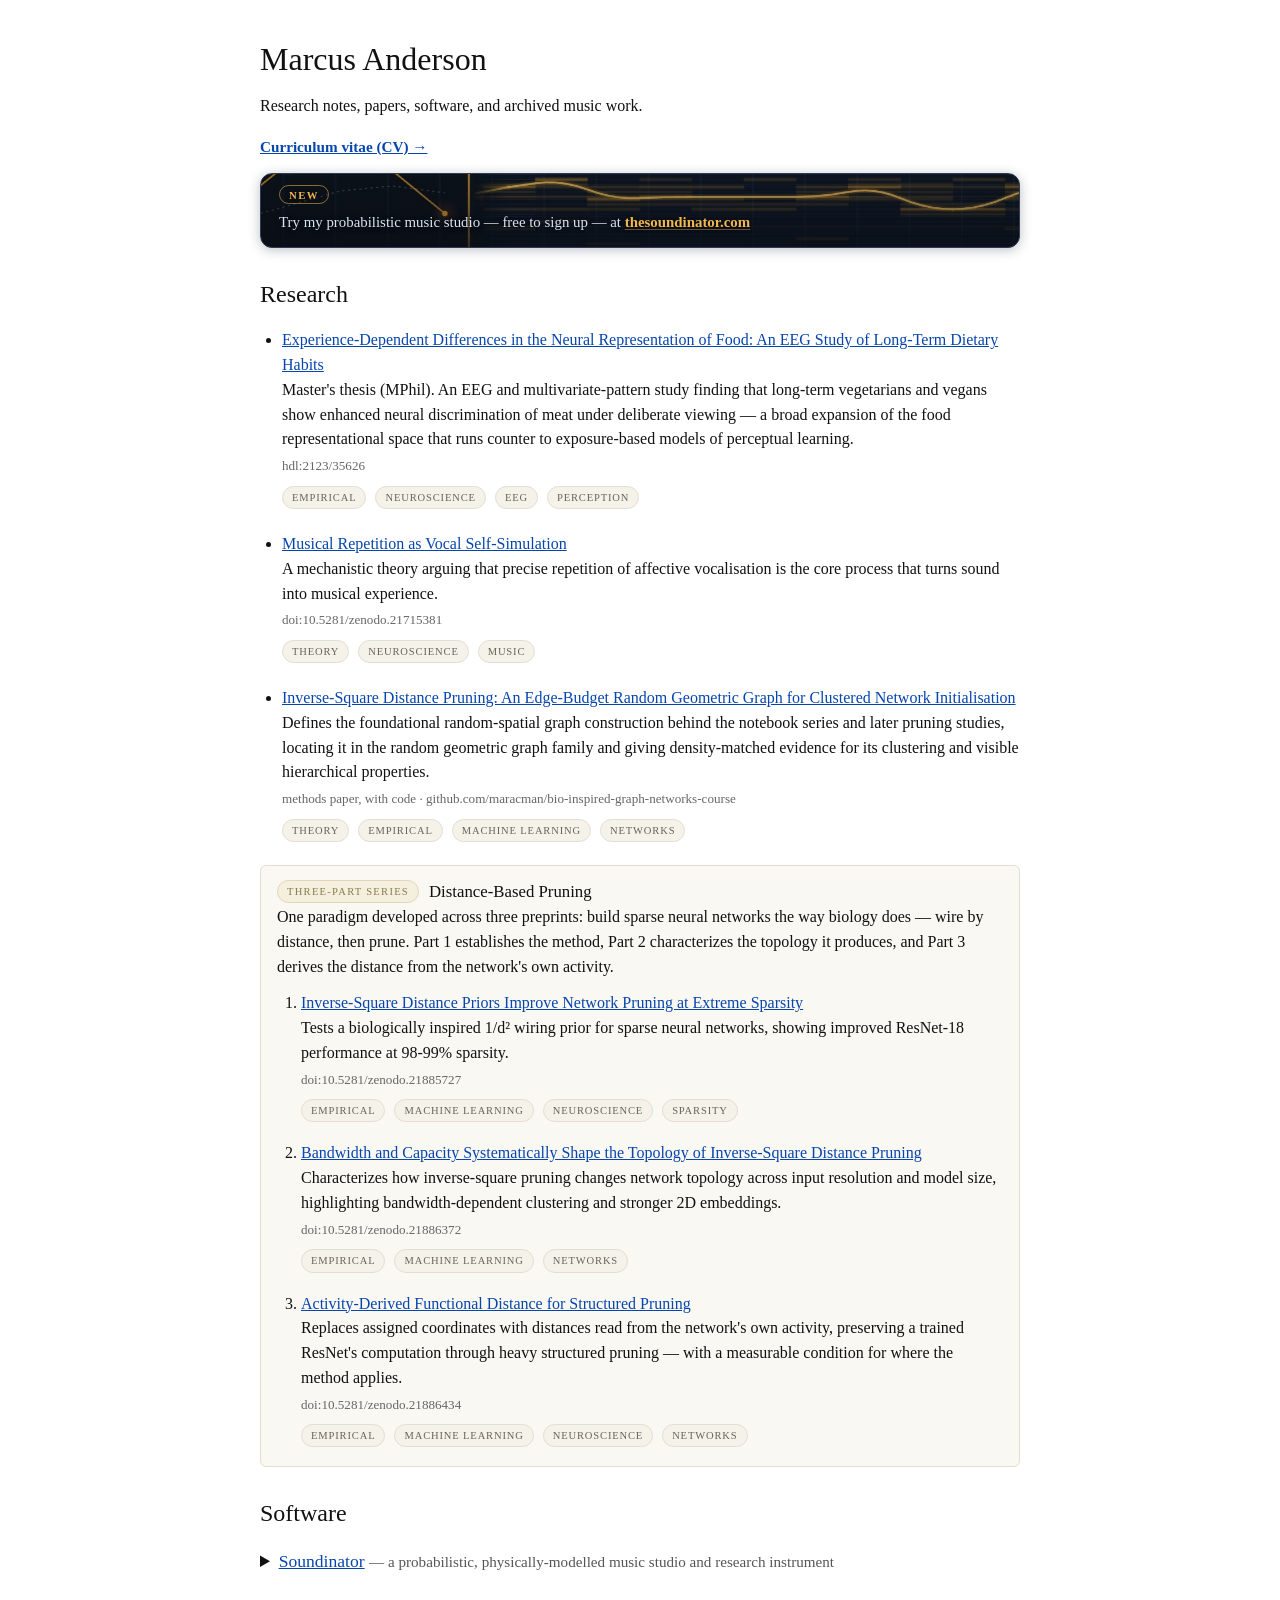
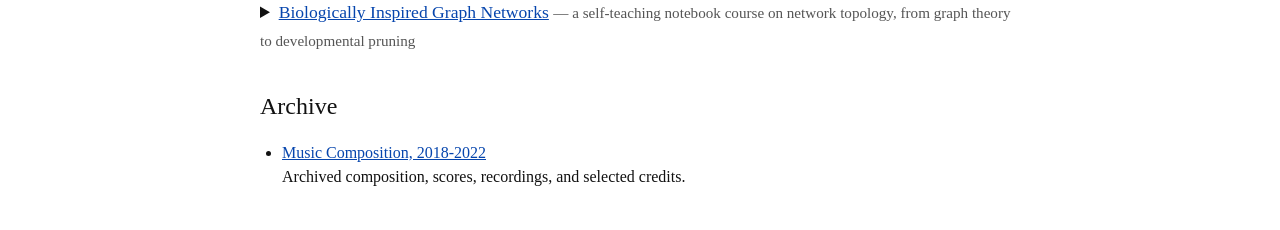
==== index.html @ 2275cee9 "Soundinator: new interface screenshots and copy, open sign-up (no invite code)" ====
<!doctype html>
<html lang="en">
  <head>
    <meta charset="utf-8">
    <meta name="viewport" content="width=device-width, initial-scale=1">
    <title>Marcus Anderson</title>
    <meta name="description" content="Research, software, and archived music work by Marcus Anderson.">
    <link rel="stylesheet" href="styles.css">
  </head>
  <body>
    <main>
      <h1>Marcus Anderson</h1>
      <p>Research notes, papers, software, and archived music work.</p>

      <p class="top-links">
        <a href="https://drive.google.com/file/d/1dIXyZzj-7lbuNCFXrLwjTVRnSzzS436r/view?usp=sharing">Curriculum vitae (CV)&nbsp;→</a>
      </p>

      <p class="site-badge">
        <span class="badge-top">
          <span class="badge-tag">New</span>
        </span>
        <span class="badge-text">Try my probabilistic music studio — free to sign up — at
          <a href="https://thesoundinator.com">thesoundinator.com</a></span>
      </p>

      <h2>Research</h2>
      <ul>
        <li>
          <a href="https://hdl.handle.net/2123/35626">
            Experience-Dependent Differences in the Neural Representation of Food: An EEG Study of Long-Term Dietary Habits
          </a>
          <br>
          Master's thesis (MPhil). An EEG and multivariate-pattern study finding that long-term vegetarians and vegans show enhanced neural discrimination of meat under deliberate viewing — a broad expansion of the food representational space that runs counter to exposure-based models of perceptual learning.
          <span class="series-doi">hdl:2123/35626</span>
          <span class="tags">
            <span class="tag">Empirical</span>
            <span class="tag">Neuroscience</span>
            <span class="tag">EEG</span>
            <span class="tag">Perception</span>
          </span>
        </li>
        <li>
          <a href="https://doi.org/10.5281/zenodo.21715381">
            Musical Repetition as Vocal Self-Simulation
          </a>
          <br>
          A mechanistic theory arguing that precise repetition of affective vocalisation is the core process that turns sound into musical experience.
          <span class="series-doi">doi:10.5281/zenodo.21715381</span>
          <span class="tags">
            <span class="tag">Theory</span>
            <span class="tag">Neuroscience</span>
            <span class="tag">Music</span>
          </span>
        </li>
        <li>
          <a href="https://github.com/maracman/bio-inspired-graph-networks-course/blob/main/paper/inverse_square_pruning_methods.pdf">
            Inverse-Square Distance Pruning: An Edge-Budget Random Geometric Graph for Clustered Network Initialisation
          </a>
          <br>
          Defines the foundational random-spatial graph construction behind the notebook series and later pruning studies, locating it in the random geometric graph family and giving density-matched evidence for its clustering and visible hierarchical properties.
          <span class="series-doi">methods paper, with code · github.com/maracman/bio-inspired-graph-networks-course</span>
          <span class="tags">
            <span class="tag">Theory</span>
            <span class="tag">Empirical</span>
            <span class="tag">Machine learning</span>
            <span class="tag">Networks</span>
          </span>
        </li>
        <li class="series">
          <span class="series-kicker">Three-part series</span>
          <span class="series-name">Distance-Based Pruning</span>
          <br>
          One paradigm developed across three preprints: build sparse neural
          networks the way biology does — wire by distance, then prune. Part 1
          establishes the method, Part 2 characterizes the topology it
          produces, and Part 3 derives the distance from the network's own
          activity.
          <ol class="series-list">
            <li>
              <a href="https://doi.org/10.5281/zenodo.21885727">
                Inverse-Square Distance Priors Improve Network Pruning at Extreme Sparsity
              </a>
              <br>
              Tests a biologically inspired 1/d² wiring prior for sparse neural networks, showing improved ResNet-18 performance at 98-99% sparsity.
              <span class="series-doi">doi:10.5281/zenodo.21885727</span>
              <span class="tags">
                <span class="tag">Empirical</span>
                <span class="tag">Machine learning</span>
                <span class="tag">Neuroscience</span>
                <span class="tag">Sparsity</span>
              </span>
            </li>
            <li>
              <a href="https://doi.org/10.5281/zenodo.21886372">
                Bandwidth and Capacity Systematically Shape the Topology of Inverse-Square Distance Pruning
              </a>
              <br>
              Characterizes how inverse-square pruning changes network topology across input resolution and model size, highlighting bandwidth-dependent clustering and stronger 2D embeddings.
              <span class="series-doi">doi:10.5281/zenodo.21886372</span>
              <span class="tags">
                <span class="tag">Empirical</span>
                <span class="tag">Machine learning</span>
                <span class="tag">Networks</span>
              </span>
            </li>
            <li>
              <a href="https://doi.org/10.5281/zenodo.21886434">
                Activity-Derived Functional Distance for Structured Pruning
              </a>
              <br>
              Replaces assigned coordinates with distances read from the network's own activity, preserving a trained ResNet's computation through heavy structured pruning — with a measurable condition for where the method applies.
              <span class="series-doi">doi:10.5281/zenodo.21886434</span>
              <span class="tags">
                <span class="tag">Empirical</span>
                <span class="tag">Machine learning</span>
                <span class="tag">Neuroscience</span>
                <span class="tag">Networks</span>
              </span>
            </li>
          </ol>
        </li>
      </ul>

      <h2>Software</h2>
      <details class="project">
        <summary class="project-title">
          <a href="https://github.com/maracman/soundinator">Soundinator</a>
          <span class="project-sub">— a probabilistic, physically-modelled music studio and research instrument</span>
        </summary>
        <p>
          A full browser-based music studio, designed and built end-to-end. It
          generates music from weighted probability distributions across several
          musical timescales, renders it through a physical-modelling synthesis
          engine, and arranges it on a multitrack producer timeline — while
          doubling as a reproducible instrument for researching why music sounds
          good.
        </p>

        <p class="invite-callout">
          <strong>Soundinator is live at
          <a href="https://thesoundinator.com">thesoundinator.com</a></strong> —
          open sign-up, no invite code needed. The home page plays its patches
          straight away; open the studio to shape them. Found a problem? There's
          a &ldquo;Report a problem&rdquo; button in the account menu — every
          report helps.
        </p>

        <img class="shot shot-hero" src="assets/software/soundinator-pace.webp"
             alt="Soundinator's Play page: a loaded patch, Rast Morning, drawn as a ring of notes beside six broad controls — Pace, Leaps, Pitch, Groove, Surprise and Space.">

        <ul class="feature-list">
          <li>
            <strong>Play, then compose</strong> — load a patch and shape it with
            six broad controls (Pace, Leaps, Pitch, Groove, Surprise, Space), or
            open any part of it as an instrument face: Melody, Duration,
            Phrasing, Dynamics, Harmony, Sequence and Percussion.
          </li>
          <li>
            <strong>Generative core</strong> — melody, rhythm, register,
            articulation and surprise are all driven by editable probability
            distributions, with motif memory that repeats, drifts and mutates into
            a growing repertoire.
          </li>
          <li>
            <strong>Physical-modelling synthesis</strong> — every note is built
            from an excitor → resonator → body → effects → space chain: additive
            and formant voices, inharmonicity, material damping, vibrato and
            per-note envelopes rather than samples.
          </li>
          <li>
            <strong>Per-layer effects rack</strong> — eleven skeuomorphic,
            plugin-style effects across EQ, drive, modulation, delay and character,
            each with its own DSP, presets and expand-to-overlay face.
          </li>
          <li>
            <strong>Binaural spatialisation</strong> — position each source around
            the listener with a head / room / air model fitted from measured KEMAR
            HRTFs, with per-track motion through time.
          </li>
          <li>
            <strong>Scale &amp; Root</strong> — a tuning wheel that leads: set each
            note's role, drag to retune, turn the ring to move home. Historical
            temperaments and 19/24/31/53-EDO, plus a library of 78 world scales
            browsable as a list, a world map or a timeline.
          </li>
          <li>
            <strong>Producer / DAW</strong> — arrange instruments on a multitrack
            timeline with seed-reproducible takes, a bake-to-piano-roll note editor,
            a channel-strip mixer, and offline WAV mixdown.
          </li>
          <li>
            <strong>Community library</strong> — open sharing of
            instruments, sequences and behaviours with ratings and profiles,
            plus an auditioner that layers shared patches into a live jam.
          </li>
          <li>
            <strong>Research-ready</strong> — every play, rating and edit is
            reproducible from a seed and can be logged (opt-in only) with
            expectation / surprise metrics, so appeal can be modelled directly
            against the mechanisms that generated the music.
          </li>
        </ul>

        <figure class="shot-full">
          <img class="shot" src="assets/software/soundinator-melody.webp"
               alt="Soundinator's Melody face: a register strip, recent notes on a roll, and up / repeat / down probabilities for the next note.">
          <figcaption>
            The Melody face — what was just played, what comes next, and the odds of stepping up, down or repeating, all on one instrument face.
          </figcaption>
        </figure>

        <figure class="shot-full">
          <img class="shot" src="assets/software/soundinator-harmony.webp"
               alt="Soundinator's Harmony face: a four-chord loop with arrival and home chords, and sliders for chord count, fullness, progression focus and root motion.">
          <figcaption>
            Harmony — a chord progression plan with adherence; chords are scored from the instrument's own overtones, so the same loop fits differently on different instruments.
          </figcaption>
        </figure>

        <figure class="shot-full">
          <img class="shot" src="assets/software/soundinator-drums.webp"
               alt="Soundinator's two-circle sequencer: a 16-beat sequence ring beside an 8-beat percussion loop.">
          <figcaption>
            Sequence and Percussion — a two-circle pattern sequencer: the phrase on one ring, the drum loop on the other.
          </figcaption>
        </figure>

        <figure class="shot-full">
          <img class="shot" src="assets/software/soundinator-scales.webp"
               alt="Soundinator's Scale and Root page: a tuning wheel with home set to C4, beside a factory scale library.">
          <figcaption>
            Scale &amp; Root — the tuning wheel beside a scale library of world scales and historical tunings, each with where and when it comes from.
          </figcaption>
        </figure>

        <figure class="shot-full">
          <img class="shot" src="assets/software/soundinator-sound.webp"
               alt="Soundinator's sound designer: excitor, resonator, body, effects and space stages above the excitor controls and a partial field.">
          <figcaption>
            The sound designer — every note is built from an excitor → resonator → body → effects → space chain; here the excitor drives a field of individual partials.
          </figcaption>
        </figure>

        <figure class="shot-full">
          <img class="shot" src="assets/software/soundinator-space.webp"
               alt="Soundinator's space view: a polar map around the listener with a source placed at 3.2 metres and minus 15 degrees.">
          <figcaption>
            Space — each part stands at a distance and angle in one shared binaural room, with time of flight and level at the ears shown beneath.
          </figcaption>
        </figure>

        <figure class="shot-full">
          <img class="shot" src="assets/software/soundinator-arrange.webp"
               alt="Soundinator's producer: a preset library beside a multitrack timeline with harmonic guide, chord guide and global space lanes.">
          <figcaption>
            The producer — arrange seed-reproducible takes on a multitrack timeline, with a global scale and global space that evolve through the piece.
          </figcaption>
        </figure>

        <p class="project-meta">
          Vanilla JavaScript + Web Audio in the browser, backed by a Python
          (NumPy / SciPy) engine for reproducible offline rendering. ·
          <a href="https://github.com/maracman/soundinator">Source and full write-up on GitHub →</a>
        </p>
      </details>

      <details class="project">
        <summary class="project-title">
          <a href="https://github.com/maracman/bio-inspired-graph-networks-course">Biologically Inspired Graph Networks</a>
          <span class="project-sub">— a self-teaching notebook course on network topology, from graph theory to developmental pruning</span>
        </summary>
        <p>
          An eight-notebook course that starts from graph-theory basics and
          builds towards the pruning-based network construction behind my
          sparse-network papers. It's written as a way into thinking about
          neural networks the way biology does: not wired from scratch, but
          grown dense and then pruned back. Every notebook motivates its maths
          with the brain — neurons as nodes, synapses as weighted edges — and
          ends in runnable code you can re-generate, change, and measure.
        </p>

        <img class="shot shot-hero" src="assets/software/graph-methods-compared.png"
             alt="Four network-generation methods drawn side by side — Erdős-Rényi, Watts-Strogatz, Barabási-Albert, and a spatial inverse-square model — each labelled with its clustering coefficient.">

        <p>
          The through-line is one question: what makes a network look like a
          brain? The course answers it by measuring candidate networks against
          biological criteria, then showing that pruning a dense weighted graph
          reproduces those criteria more faithfully than the standard random
          models.
        </p>

        <ul class="feature-list">
          <li>
            <strong>Starts from the vocabulary</strong> — directed, weighted
            and simple graphs; degree, paths, cycles and connectivity — each
            introduced through its neural counterpart.
          </li>
          <li>
            <strong>Measures what matters</strong> — clustering coefficient,
            average path length and the small-world coefficient: the metrics
            used to decide whether a generated network is biologically
            plausible.
          </li>
          <li>
            <strong>Surveys the classic generators</strong> — Erdős-Rényi,
            Watts-Strogatz, Barabási-Albert and spatial / inverse-square
            models — and shows where each falls short of real cortical
            structure.
          </li>
          <li>
            <strong>Builds networks by pruning</strong> — deterministic,
            probabilistic and distance-weighted pruning, then multiple
            developmental cycles of weight decay, Pareto-principle
            reinforcement and elimination.
          </li>
          <li>
            <strong>Ends with functional analysis</strong> — spectral
            clustering, Louvain community detection and weighted modularity
            to read out the modular structure that pruning leaves behind.
          </li>
        </ul>

        <figure class="shot-full">
          <img class="shot" src="assets/software/graph-types.png"
               alt="Three small labelled graphs — undirected, directed, and weighted — side by side.">
          <figcaption>
            The vocabulary the course starts from — undirected, directed and
            weighted graphs — introduced through their neural counterparts:
            synapses that point one way, and connections that vary in strength.
          </figcaption>
        </figure>

        <figure class="shot-full">
          <img class="shot" src="assets/software/graph-clustering.png"
               alt="The same four-node graph shown four times, each highlighting one node and its clustering coefficient, from 1.00 down to 0.00.">
          <figcaption>
            Clustering coefficient, one node at a time — the fraction of a
            node's neighbours that are also connected to each other. It's the
            first quantitative handle on whether a network has brain-like local
            structure.
          </figcaption>
        </figure>

        <figure class="shot-full">
          <img class="shot" src="assets/software/graph-pruning-before-after.png"
               alt="Left: a dense hairball of 1,770 edges. Right: the same nodes reduced to a sparse, clearly structured 177-edge network after keeping only the strongest connections.">
          <figcaption>
            The pruning philosophy in one picture — a dense 1,770-edge graph
            reduced to 177 edges by keeping only the strongest connections. The
            brain builds sparse networks the same way: start dense, then prune.
            This is the process the papers build on.
          </figcaption>
        </figure>

        <p class="project-meta">
          Python notebooks (NetworkX / NumPy / Matplotlib / scikit-learn),
          runnable in Jupyter or Colab. ·
          <a href="https://github.com/maracman/bio-inspired-graph-networks-course">Notebooks and full course on GitHub →</a>
        </p>
      </details>

      <h2>Archive</h2>
      <ul>
        <li>
          <a href="composer-archived/">Music Composition, 2018-2022</a>
          <br>
          Archived composition, scores, recordings, and selected credits.
        </li>
      </ul>
    </main>
  </body>
</html>
---- styles.css ----
body {
  max-width: 760px;
  margin: 40px auto;
  padding: 0 20px;
  color: #111;
  font: 16px/1.55 Georgia, "Times New Roman", serif;
}

h1,
h2 {
  font-weight: normal;
  line-height: 1.2;
}

h1 {
  margin-bottom: 8px;
}

.top-links {
  margin: 10px 0 2px;
  font-size: 0.95em;
}

.top-links a {
  font-weight: 700;
}

h2 {
  margin-top: 32px;
}

ul {
  padding-left: 22px;
}

li {
  margin: 0 0 18px;
}

a {
  color: #0645ad;
}

.tags {
  display: block;
  margin-top: 7px;
}

.tag {
  display: inline-block;
  font-size: 0.66em;
  letter-spacing: 0.08em;
  text-transform: uppercase;
  color: #6a6357;
  background: #f5f2ea;
  border: 1px solid #e3ded1;
  border-radius: 999px;
  padding: 3px 9px 2px;
  margin: 0 5px 5px 0;
  white-space: nowrap;
}

/* Grouped paper series card in the Research list */
.series {
  list-style: none;
  margin: 0 0 18px -22px;
  padding: 13px 16px 10px;
  border: 1px solid #e3ded1;
  border-radius: 6px;
  background: #faf8f2;
}

.series-kicker {
  display: inline-block;
  font-size: 0.66em;
  letter-spacing: 0.12em;
  text-transform: uppercase;
  color: #8a7a4f;
  background: #f5efdd;
  border: 1px solid #e0d6ba;
  border-radius: 999px;
  padding: 3px 9px 2px;
  margin-right: 6px;
  vertical-align: 2px;
  white-space: nowrap;
}

.series-name {
  font-size: 1.05em;
}

.series-list {
  margin: 12px 0 0;
  padding-left: 24px;
}

.series-list li {
  margin: 0 0 14px;
}

.series-list li:last-child {
  margin-bottom: 4px;
}

.series-doi {
  display: block;
  margin-top: 4px;
  font-size: 0.82em;
  color: #666;
}

.project {
  margin: 0 0 18px;
}

.project-title {
  margin: 0 0 6px;
  font-size: 1.1em;
}

details.project > summary {
  cursor: pointer;
}

details.project > summary:hover {
  color: #0645ad;
}

details.project[open] > summary {
  margin-bottom: 10px;
}

.project-sub {
  color: #555;
  font-size: 0.86em;
}

.project p {
  margin: 0 0 12px;
}

.shot {
  display: block;
  width: 100%;
  border: 1px solid #e3ded1;
  border-radius: 6px;
  box-shadow: 0 1px 4px rgba(0, 0, 0, 0.08);
}

.shot-narrow {
  width: auto;
  max-width: min(560px, 100%);
}

.shot-portrait {
  width: auto;
  max-width: min(400px, 100%);
}

.shot-hero {
  margin: 16px 0 6px;
}

.feature-list {
  padding-left: 20px;
  margin: 14px 0 6px;
}

.feature-list li {
  margin: 0 0 9px;
}

.shot-full {
  margin: 18px 0 4px;
}

.project figcaption {
  margin-top: 9px;
  font-size: 0.82em;
  font-style: italic;
  color: #666;
}

.project-meta {
  margin: 14px 0 0;
  font-size: 0.9em;
  color: #555;
}

/* Site-wide badge pointing at the live Soundinator studio, with a cropped
   slice of the studio's generative view behind the dark-and-amber text */
.site-badge {
  position: relative;
  display: flex;
  flex-direction: column;
  gap: 7px;
  margin: 14px 0 0;
  padding: 11px 18px 12px;
  border: 1px solid #2e3c55;
  border-radius: 12px;
  background-image: linear-gradient(
      to top,
      rgba(9, 13, 22, 0.72) 0%,
      rgba(9, 13, 22, 0.36) 55%,
      rgba(9, 13, 22, 0.18) 100%
    ),
    url("assets/software/soundinator-lanes.jpg");
  background-size: 140% auto;
  background-position: 92% 24%;
  background-repeat: no-repeat;
  color: #dbe4f2;
  font-size: 0.93em;
  text-shadow: 0 1px 5px rgba(5, 8, 15, 0.85);
  box-shadow: 0 2px 12px rgba(16, 24, 42, 0.28);
}

.badge-top {
  display: flex;
  flex-wrap: wrap;
  align-items: center;
  justify-content: space-between;
  gap: 4px 14px;
}

.site-badge a {
  color: #f2b64e;
  font-weight: 700;
  text-decoration-color: rgba(242, 182, 78, 0.45);
  text-underline-offset: 2px;
}

.badge-tag {
  font: 700 0.72em/1 Georgia, serif;
  letter-spacing: 0.14em;
  text-transform: uppercase;
  color: #f2b64e;
  border: 1px solid rgba(242, 182, 78, 0.55);
  border-radius: 999px;
  padding: 4px 9px 3px;
  white-space: nowrap;
  align-self: center;
}

.badge-text {
  flex: 0 1 auto;
}



/* Early-access invite callout for Soundinator */
.invite-callout {
  padding: 12px 14px;
  border: 1px solid #e3ded1;
  border-left: 3px solid #b8860b;
  border-radius: 6px;
  background: #faf6ec;
}
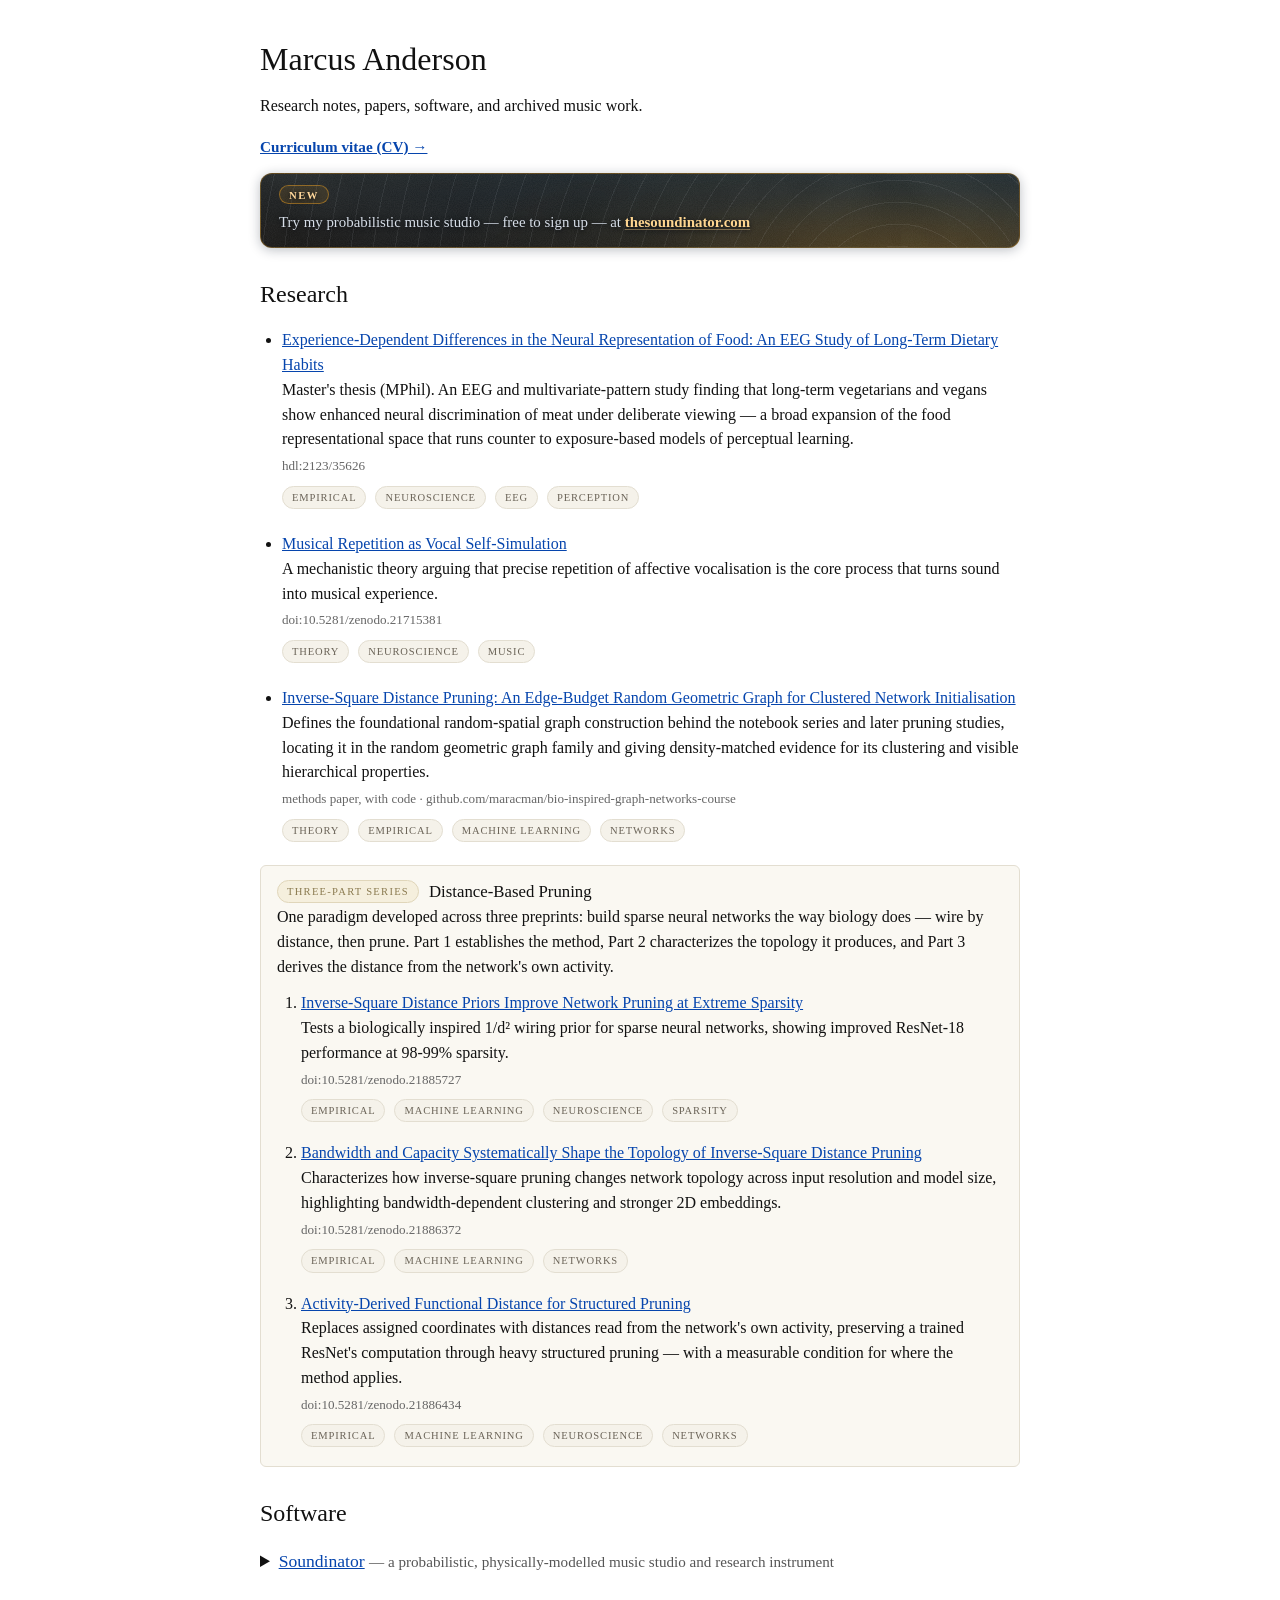
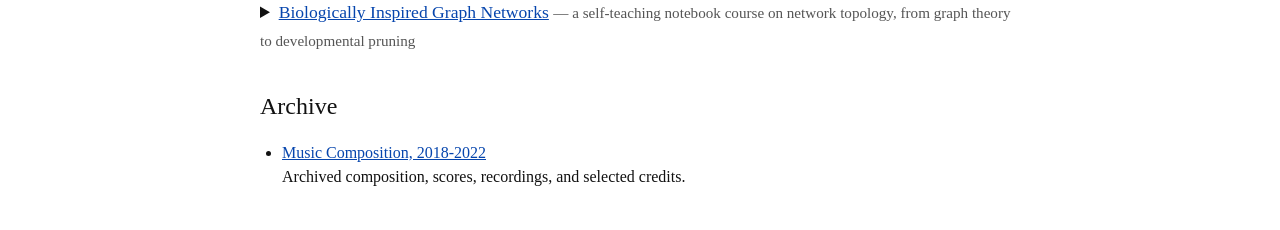
==== commit e3067f63: "Host the CV on the site instead of linking to Google Drive The CV now lives at /cv.pdf and updates w" ====
--- a/index.html
+++ b/index.html
@@ -13,7 +13,7 @@
       <p>Research notes, papers, software, and archived music work.</p>
 
       <p class="top-links">
-        <a href="https://drive.google.com/file/d/1dIXyZzj-7lbuNCFXrLwjTVRnSzzS436r/view?usp=sharing">Curriculum vitae (CV)&nbsp;→</a>
+        <a href="/cv.pdf">Curriculum vitae (CV)&nbsp;→</a>
       </p>
 
       <p class="site-badge">
--- a/styles.css
+++ b/styles.css
@@ -187,8 +187,11 @@
   color: #555;
 }
 
-/* Site-wide badge pointing at the live Soundinator studio, with a cropped
-   slice of the studio's generative view behind the dark-and-amber text */
+/* Site-wide badge pointing at the live Soundinator studio. The backing is
+   built from the studio's own palette rather than a screenshot of it: its
+   near-black ground, the amber-to-sky wash it puts behind panels, the ring
+   motif from its play view, and the same two-layer fractal grain. It stays
+   sharp at any screen density and cannot fall out of date with the interface. */
 .site-badge {
   position: relative;
   display: flex;
@@ -196,19 +199,26 @@
   gap: 7px;
   margin: 14px 0 0;
   padding: 11px 18px 12px;
-  border: 1px solid #2e3c55;
+  border: 1px solid rgba(245, 166, 35, 0.3);
   border-radius: 12px;
-  background-image: linear-gradient(
-      to top,
-      rgba(9, 13, 22, 0.72) 0%,
-      rgba(9, 13, 22, 0.36) 55%,
-      rgba(9, 13, 22, 0.18) 100%
+  background-color: #050810;
+  background-image:
+    url("data:image/svg+xml;utf8,<svg xmlns='http://www.w3.org/2000/svg' width='220' height='220'><filter id='g'><feTurbulence type='fractalNoise' baseFrequency='.95' numOctaves='2' stitchTiles='stitch'/><feColorMatrix values='0 0 0 0 1 0 0 0 0 1 0 0 0 0 1 0 0 0 .07 0'/></filter><rect width='220' height='220' filter='url(%23g)'/></svg>"),
+    url("data:image/svg+xml;utf8,<svg xmlns='http://www.w3.org/2000/svg' width='640' height='640'><filter id='m'><feTurbulence type='fractalNoise' baseFrequency='.012' numOctaves='3' seed='7' stitchTiles='stitch'/><feColorMatrix values='0 0 0 0 1 0 0 0 0 1 0 0 0 0 1 0 0 0 .05 0'/></filter><rect width='640' height='640' filter='url(%23m)'/></svg>"),
+    repeating-radial-gradient(
+      circle at 84% 190%,
+      rgba(226, 232, 240, 0.07) 0 1px,
+      rgba(226, 232, 240, 0) 1px 22px
     ),
-    url("assets/software/soundinator-lanes.jpg");
-  background-size: 140% auto;
-  background-position: 92% 24%;
-  background-repeat: no-repeat;
-  color: #dbe4f2;
+    radial-gradient(
+      90% 240% at 86% 120%,
+      rgba(245, 166, 35, 0.3) 0%,
+      rgba(245, 166, 35, 0.07) 42%,
+      rgba(5, 8, 16, 0) 72%
+    ),
+    linear-gradient(90deg, rgba(245, 166, 35, 0.05), rgba(56, 189, 248, 0.05)),
+    linear-gradient(rgba(17, 25, 34, 0.98), rgba(6, 10, 15, 0.99));
+  color: #d7dee8;
   font-size: 0.93em;
   text-shadow: 0 1px 5px rgba(5, 8, 15, 0.85);
   box-shadow: 0 2px 12px rgba(16, 24, 42, 0.28);
@@ -223,9 +233,9 @@
 }
 
 .site-badge a {
-  color: #f2b64e;
+  color: #ffd690;
   font-weight: 700;
-  text-decoration-color: rgba(242, 182, 78, 0.45);
+  text-decoration-color: rgba(255, 214, 144, 0.45);
   text-underline-offset: 2px;
 }
 
@@ -233,8 +243,9 @@
   font: 700 0.72em/1 Georgia, serif;
   letter-spacing: 0.14em;
   text-transform: uppercase;
-  color: #f2b64e;
-  border: 1px solid rgba(242, 182, 78, 0.55);
+  color: #ffd79a;
+  background: rgba(245, 166, 35, 0.1);
+  border: 1px solid rgba(245, 166, 35, 0.45);
   border-radius: 999px;
   padding: 4px 9px 3px;
   white-space: nowrap;
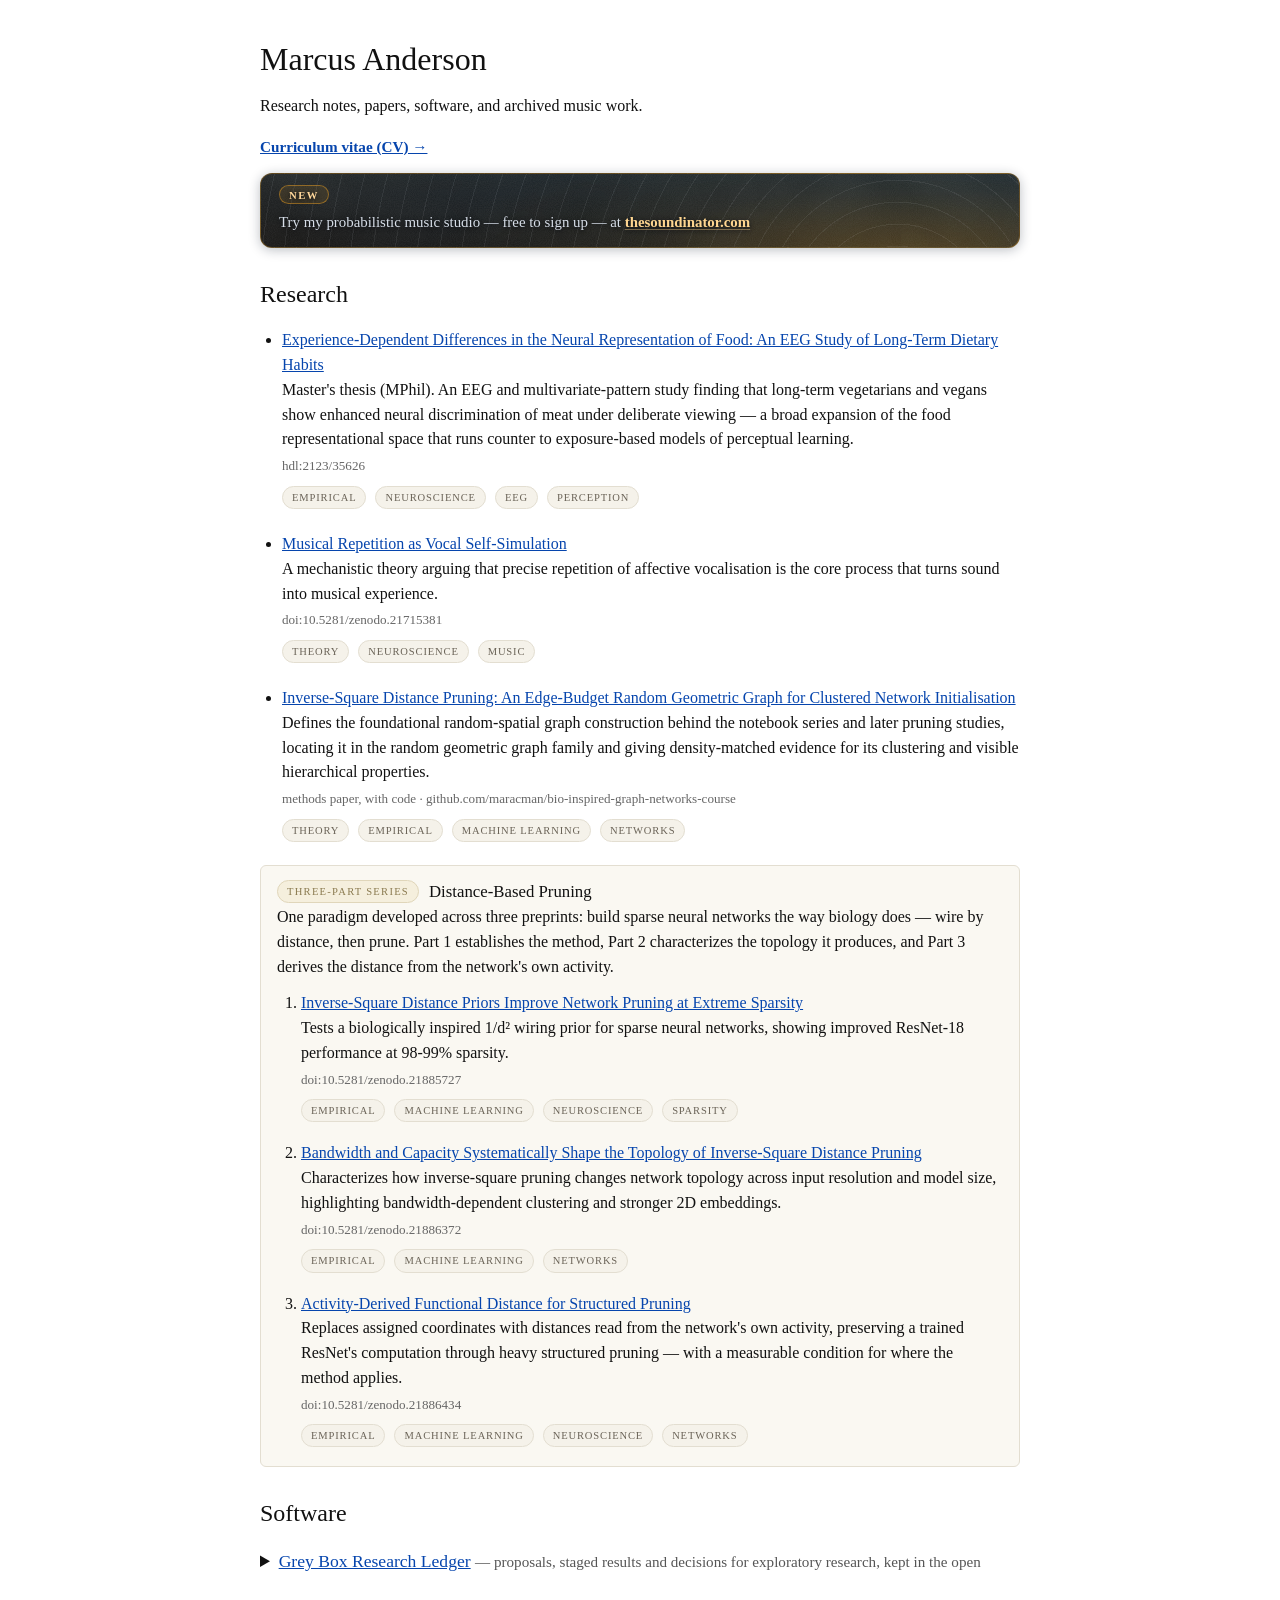
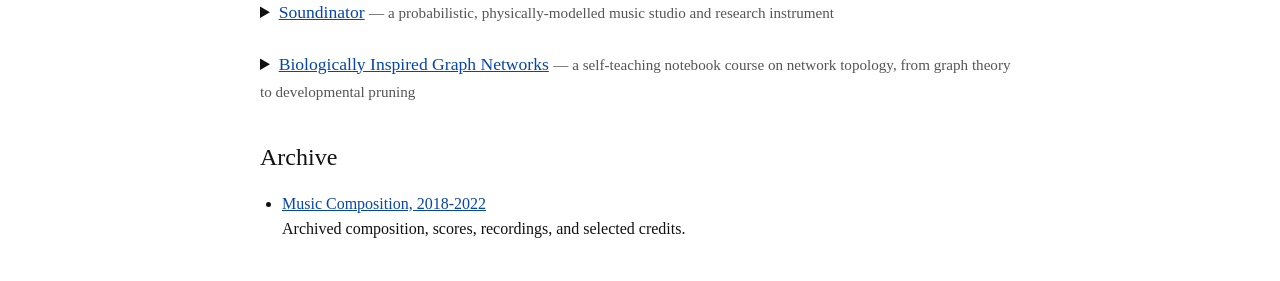
==== commit fd0e4e34: "Add Grey Box Research Ledger to Software" ====
--- a/index.html
+++ b/index.html
@@ -125,6 +125,63 @@
       <h2>Software</h2>
       <details class="project">
         <summary class="project-title">
+          <a href="https://greyboxresearch.org">Grey Box Research Ledger</a>
+          <span class="project-sub">— proposals, staged results and decisions for exploratory research, kept in the open</span>
+        </summary>
+        <p>
+          A shared ledger for research that's planned before it runs. Each
+          project states its hypothesis and how it will be tested, then posts
+          its results stage by stage, including the ones that don't support
+          the hypothesis. Colleagues review proposals before work starts and
+          comment on every stage.
+        </p>
+
+        <p class="invite-callout">
+          <strong>The ledger is live at
+          <a href="https://greyboxresearch.org">greyboxresearch.org</a></strong>,
+          where my own projects are kept.
+        </p>
+
+        <img class="shot shot-hero" src="assets/software/greybox-projects.jpg"
+             alt="The Grey Box Research Ledger's Projects page: tabs for In progress, Under review, Ideas and Concluded, with each project's stage record and latest finding.">
+
+        <ul class="feature-list">
+          <li>
+            <strong>From idea to result in place</strong> — an idea moves to
+            review, then to work underway, without being re-entered. Projects
+            sit under In progress, Under review, Ideas and Concluded.
+          </li>
+          <li>
+            <strong>Stage-by-stage results</strong> — each stage is marked as
+            supporting, mixed or not supporting the hypothesis, with its
+            figures and code alongside.
+          </li>
+          <li>
+            <strong>Review and collaboration</strong> — approve or raise
+            concerns on proposals, say you're interested in an idea, ask to
+            join a project, or be invited by its lead. The server enforces who
+            can edit what.
+          </li>
+          <li>
+            <strong>Funding</strong> — grant applications listed by project,
+            with what was asked for and what was awarded.
+          </li>
+          <li>
+            <strong>Agent-ready</strong> — an API and a Claude skill let
+            research agents record runs and post results directly to the
+            ledger.
+          </li>
+        </ul>
+
+        <p class="project-meta">
+          Self-hosted Node server with no dependencies, serving a single-page
+          app. ·
+          <a href="https://greyboxresearch.org">Visit the ledger →</a>
+        </p>
+      </details>
+
+      <details class="project">
+        <summary class="project-title">
           <a href="https://github.com/maracman/soundinator">Soundinator</a>
           <span class="project-sub">— a probabilistic, physically-modelled music studio and research instrument</span>
         </summary>
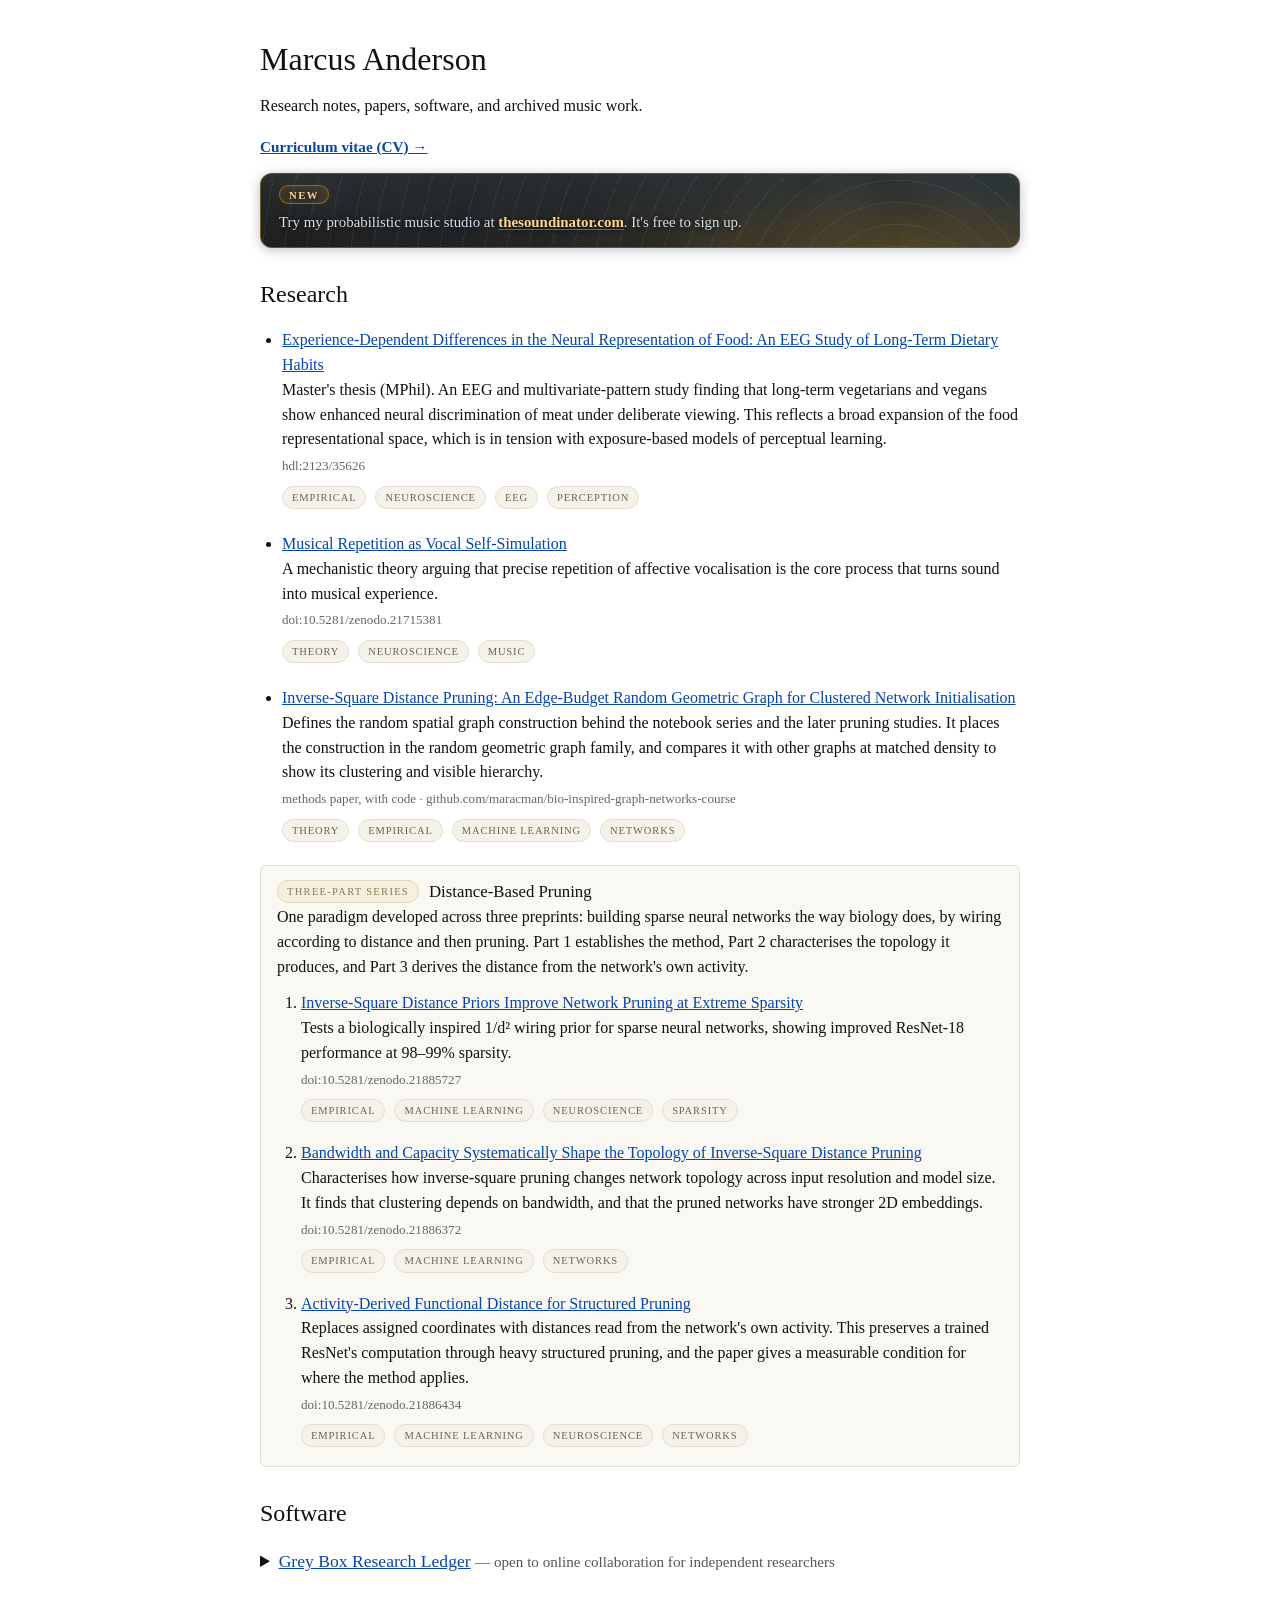
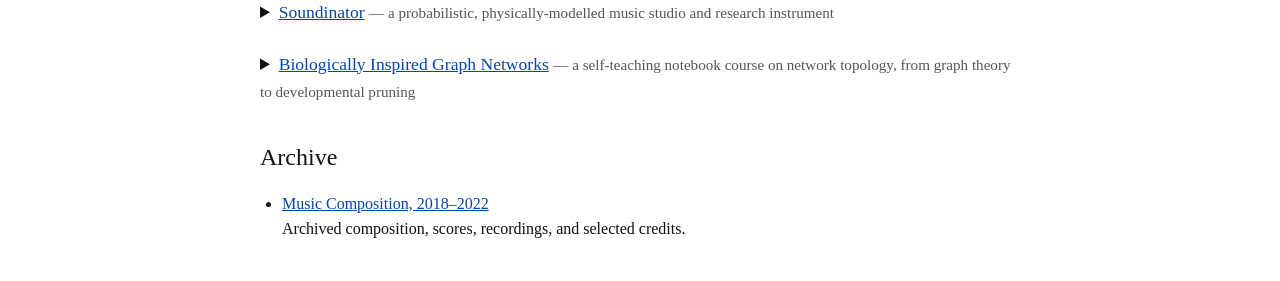
==== commit 55443e06: "Grey Box section from the ledger's own copy, with feature screenshots; tidy site text" ====
--- a/index.html
+++ b/index.html
@@ -20,8 +20,8 @@
         <span class="badge-top">
           <span class="badge-tag">New</span>
         </span>
-        <span class="badge-text">Try my probabilistic music studio — free to sign up — at
-          <a href="https://thesoundinator.com">thesoundinator.com</a></span>
+        <span class="badge-text">Try my probabilistic music studio at
+          <a href="https://thesoundinator.com">thesoundinator.com</a>. It's free to sign up.</span>
       </p>
 
       <h2>Research</h2>
@@ -31,7 +31,7 @@
             Experience-Dependent Differences in the Neural Representation of Food: An EEG Study of Long-Term Dietary Habits
           </a>
           <br>
-          Master's thesis (MPhil). An EEG and multivariate-pattern study finding that long-term vegetarians and vegans show enhanced neural discrimination of meat under deliberate viewing — a broad expansion of the food representational space that runs counter to exposure-based models of perceptual learning.
+          Master's thesis (MPhil). An EEG and multivariate-pattern study finding that long-term vegetarians and vegans show enhanced neural discrimination of meat under deliberate viewing. This reflects a broad expansion of the food representational space, which is in tension with exposure-based models of perceptual learning.
           <span class="series-doi">hdl:2123/35626</span>
           <span class="tags">
             <span class="tag">Empirical</span>
@@ -58,7 +58,7 @@
             Inverse-Square Distance Pruning: An Edge-Budget Random Geometric Graph for Clustered Network Initialisation
           </a>
           <br>
-          Defines the foundational random-spatial graph construction behind the notebook series and later pruning studies, locating it in the random geometric graph family and giving density-matched evidence for its clustering and visible hierarchical properties.
+          Defines the random spatial graph construction behind the notebook series and the later pruning studies. It places the construction in the random geometric graph family, and compares it with other graphs at matched density to show its clustering and visible hierarchy.
           <span class="series-doi">methods paper, with code · github.com/maracman/bio-inspired-graph-networks-course</span>
           <span class="tags">
             <span class="tag">Theory</span>
@@ -71,10 +71,10 @@
           <span class="series-kicker">Three-part series</span>
           <span class="series-name">Distance-Based Pruning</span>
           <br>
-          One paradigm developed across three preprints: build sparse neural
-          networks the way biology does — wire by distance, then prune. Part 1
-          establishes the method, Part 2 characterizes the topology it
-          produces, and Part 3 derives the distance from the network's own
+          One paradigm developed across three preprints: building sparse neural
+          networks the way biology does, by wiring according to distance and
+          then pruning. Part 1 establishes the method, Part 2 characterises the
+          topology it produces, and Part 3 derives the distance from the network's own
           activity.
           <ol class="series-list">
             <li>
@@ -82,7 +82,7 @@
                 Inverse-Square Distance Priors Improve Network Pruning at Extreme Sparsity
               </a>
               <br>
-              Tests a biologically inspired 1/d² wiring prior for sparse neural networks, showing improved ResNet-18 performance at 98-99% sparsity.
+              Tests a biologically inspired 1/d² wiring prior for sparse neural networks, showing improved ResNet-18 performance at 98–99% sparsity.
               <span class="series-doi">doi:10.5281/zenodo.21885727</span>
               <span class="tags">
                 <span class="tag">Empirical</span>
@@ -96,7 +96,7 @@
                 Bandwidth and Capacity Systematically Shape the Topology of Inverse-Square Distance Pruning
               </a>
               <br>
-              Characterizes how inverse-square pruning changes network topology across input resolution and model size, highlighting bandwidth-dependent clustering and stronger 2D embeddings.
+              Characterises how inverse-square pruning changes network topology across input resolution and model size. It finds that clustering depends on bandwidth, and that the pruned networks have stronger 2D embeddings.
               <span class="series-doi">doi:10.5281/zenodo.21886372</span>
               <span class="tags">
                 <span class="tag">Empirical</span>
@@ -109,7 +109,7 @@
                 Activity-Derived Functional Distance for Structured Pruning
               </a>
               <br>
-              Replaces assigned coordinates with distances read from the network's own activity, preserving a trained ResNet's computation through heavy structured pruning — with a measurable condition for where the method applies.
+              Replaces assigned coordinates with distances read from the network's own activity. This preserves a trained ResNet's computation through heavy structured pruning, and the paper gives a measurable condition for where the method applies.
               <span class="series-doi">doi:10.5281/zenodo.21886434</span>
               <span class="tags">
                 <span class="tag">Empirical</span>
@@ -126,56 +126,96 @@
       <details class="project">
         <summary class="project-title">
           <a href="https://greyboxresearch.org">Grey Box Research Ledger</a>
-          <span class="project-sub">— proposals, staged results and decisions for exploratory research, kept in the open</span>
+          <span class="project-sub">— open to online collaboration for independent researchers</span>
         </summary>
         <p>
-          A shared ledger for research that's planned before it runs. Each
-          project states its hypothesis and how it will be tested, then posts
-          its results stage by stage, including the ones that don't support
-          the hypothesis. Colleagues review proposals before work starts and
-          comment on every stage.
+          Grey Box Research Ledger is where empirical projects in machine
+          learning, complex systems, and technical AI safety are recorded by
+          the people working on them. It is designed for sharing ideas and
+          documenting stage-by-stage results.
+        </p>
+
+        <p>
+          A grey box is a system whose workings are partly understood. A black
+          box that we are shedding light on. Deep neural networks and the human
+          brain are both contained complex systems, and both begin as black
+          boxes: their behaviour and mechanisms emerge from the interactions of
+          many parts. The ledger's primary interest is in illuminating these
+          emergent mechanisms, so that each box becomes a little less black.
+        </p>
+
+        <img class="shot shot-hero" src="assets/software/greybox-landing.jpg"
+             alt="The ledger's public page: Open to online collaboration for independent researchers, above an About section.">
+
+        <p>
+          Grey Box helps researchers share ongoing projects with other
+          scientists in their field prior to publication. This means projects
+          don't need to be rushed out the door just so researchers have
+          something to show for themselves. It helps early career development
+          in fields like AI safety, which are new and rapidly evolving, by
+          allowing researchers to demonstrate a rigorous scientific process.
+          And it brings attention to the actual work being done, for those who
+          are interested in funding projects that help humanity.
         </p>
 
         <p class="invite-callout">
           <strong>The ledger is live at
-          <a href="https://greyboxresearch.org">greyboxresearch.org</a></strong>,
-          where my own projects are kept.
-        </p>
-
-        <img class="shot shot-hero" src="assets/software/greybox-projects.jpg"
-             alt="The Grey Box Research Ledger's Projects page: tabs for In progress, Under review, Ideas and Concluded, with each project's stage record and latest finding.">
+          <a href="https://greyboxresearch.org">greyboxresearch.org</a></strong>.
+          Because the work is still in progress, Grey Box is not a publishing
+          platform, and not everything being done is made public. There is no
+          public sign-up, but anyone is welcome to get in touch.
+        </p>
 
         <ul class="feature-list">
           <li>
-            <strong>From idea to result in place</strong> — an idea moves to
-            review, then to work underway, without being re-entered. Projects
-            sit under In progress, Under review, Ideas and Concluded.
-          </li>
-          <li>
-            <strong>Stage-by-stage results</strong> — each stage is marked as
-            supporting, mixed or not supporting the hypothesis, with its
-            figures and code alongside.
-          </li>
-          <li>
-            <strong>Review and collaboration</strong> — approve or raise
-            concerns on proposals, say you're interested in an idea, ask to
-            join a project, or be invited by its lead. The server enforces who
-            can edit what.
-          </li>
-          <li>
-            <strong>Funding</strong> — grant applications listed by project,
-            with what was asked for and what was awarded.
-          </li>
-          <li>
-            <strong>Agent-ready</strong> — an API and a Claude skill let
-            research agents record runs and post results directly to the
-            ledger.
+            <strong>Ideas</strong> — shared and shaped, and collaborators are
+            invited to join.
+          </li>
+          <li>
+            <strong>Planning</strong> — a project is scoped and planned step by
+            step. Any hypotheses are stated before they are tested.
+          </li>
+          <li>
+            <strong>Results</strong> — each stage is posted when it finishes,
+            with accompanying code and figures, so that others can follow
+            along.
+          </li>
+          <li>
+            <strong>Collaborators</strong> — independent researchers can be
+            invited to start a project of their own or to join one, and can
+            comment on its proposal and stages.
           </li>
         </ul>
 
+        <figure class="shot-full">
+          <img class="shot" src="assets/software/greybox-projects.jpg"
+               alt="The Projects page, with tabs for In progress, Under review, Ideas and Concluded, and a row of coloured squares under each project.">
+          <figcaption>
+            The Projects page. Each coloured square under a project is a posted
+            stage, marked as supporting the hypothesis, mixed or not supported.
+          </figcaption>
+        </figure>
+
+        <figure class="shot-full">
+          <img class="shot" src="assets/software/greybox-project.jpg"
+               alt="The GoalGraph project page, showing what is happening now, the latest finding and the last change, beside a sidebar of researchers, funding, sharing and code.">
+          <figcaption>
+            A project page. The top of the page shows where the project is up
+            to, its latest finding, and the last change to the plan.
+          </figcaption>
+        </figure>
+
+        <figure class="shot-full">
+          <img class="shot" src="assets/software/greybox-stages.jpg"
+               alt="Two posted stages of the GoalGraph project, one marked Supports hypothesis with its figure, the other marked Inconclusive.">
+          <figcaption>
+            Posted stages. Each one states the hypothesis it tests and its
+            finding, with its figures alongside.
+          </figcaption>
+        </figure>
+
         <p class="project-meta">
-          Self-hosted Node server with no dependencies, serving a single-page
-          app. ·
+          A Node server with no dependencies. ·
           <a href="https://greyboxresearch.org">Visit the ledger →</a>
         </p>
       </details>
@@ -189,22 +229,22 @@
           A full browser-based music studio, designed and built end-to-end. It
           generates music from weighted probability distributions across several
           musical timescales, renders it through a physical-modelling synthesis
-          engine, and arranges it on a multitrack producer timeline — while
-          doubling as a reproducible instrument for researching why music sounds
+          engine, and arranges it on a multitrack producer timeline. It also
+          doubles as a reproducible instrument for researching why music sounds
           good.
         </p>
 
         <p class="invite-callout">
           <strong>Soundinator is live at
-          <a href="https://thesoundinator.com">thesoundinator.com</a></strong> —
-          open sign-up, no invite code needed. The home page plays its patches
+          <a href="https://thesoundinator.com">thesoundinator.com</a></strong>,
+          with open sign-up and no invite code needed. The home page plays its patches
           straight away; open the studio to shape them. Found a problem? There's
-          a &ldquo;Report a problem&rdquo; button in the account menu — every
+          a &ldquo;Report a problem&rdquo; button in the account menu, and every
           report helps.
         </p>
 
         <img class="shot shot-hero" src="assets/software/soundinator-pace.webp"
-             alt="Soundinator's Play page: a loaded patch, Rast Morning, drawn as a ring of notes beside six broad controls — Pace, Leaps, Pitch, Groove, Surprise and Space.">
+             alt="Soundinator's Play page: a loaded patch, Rast Morning, drawn as a ring of notes beside six broad controls: Pace, Leaps, Pitch, Groove, Surprise and Space.">
 
         <ul class="feature-list">
           <li>
@@ -263,7 +303,7 @@
           <img class="shot" src="assets/software/soundinator-melody.webp"
                alt="Soundinator's Melody face: a register strip, recent notes on a roll, and up / repeat / down probabilities for the next note.">
           <figcaption>
-            The Melody face — what was just played, what comes next, and the odds of stepping up, down or repeating, all on one instrument face.
+            The Melody face shows what was just played, what comes next, and the odds of stepping up, down or repeating.
           </figcaption>
         </figure>
 
@@ -271,7 +311,7 @@
           <img class="shot" src="assets/software/soundinator-harmony.webp"
                alt="Soundinator's Harmony face: a four-chord loop with arrival and home chords, and sliders for chord count, fullness, progression focus and root motion.">
           <figcaption>
-            Harmony — a chord progression plan with adherence; chords are scored from the instrument's own overtones, so the same loop fits differently on different instruments.
+            Harmony sets a chord progression plan and how closely the music adheres to it. Chords are scored from the instrument's own overtones, so the same loop fits differently on different instruments.
           </figcaption>
         </figure>
 
@@ -279,7 +319,7 @@
           <img class="shot" src="assets/software/soundinator-drums.webp"
                alt="Soundinator's two-circle sequencer: a 16-beat sequence ring beside an 8-beat percussion loop.">
           <figcaption>
-            Sequence and Percussion — a two-circle pattern sequencer: the phrase on one ring, the drum loop on the other.
+            Sequence and Percussion make up a two-circle pattern sequencer, with the phrase on one ring and the drum loop on the other.
           </figcaption>
         </figure>
 
@@ -287,7 +327,7 @@
           <img class="shot" src="assets/software/soundinator-scales.webp"
                alt="Soundinator's Scale and Root page: a tuning wheel with home set to C4, beside a factory scale library.">
           <figcaption>
-            Scale &amp; Root — the tuning wheel beside a scale library of world scales and historical tunings, each with where and when it comes from.
+            Scale &amp; Root puts the tuning wheel beside a library of world scales and historical tunings, each with where and when it comes from.
           </figcaption>
         </figure>
 
@@ -295,7 +335,7 @@
           <img class="shot" src="assets/software/soundinator-sound.webp"
                alt="Soundinator's sound designer: excitor, resonator, body, effects and space stages above the excitor controls and a partial field.">
           <figcaption>
-            The sound designer — every note is built from an excitor → resonator → body → effects → space chain; here the excitor drives a field of individual partials.
+            In the sound designer, every note is built from an excitor → resonator → body → effects → space chain. Here the excitor drives a field of individual partials.
           </figcaption>
         </figure>
 
@@ -303,7 +343,7 @@
           <img class="shot" src="assets/software/soundinator-space.webp"
                alt="Soundinator's space view: a polar map around the listener with a source placed at 3.2 metres and minus 15 degrees.">
           <figcaption>
-            Space — each part stands at a distance and angle in one shared binaural room, with time of flight and level at the ears shown beneath.
+            In Space, each part stands at a distance and angle in one shared binaural room, with its time of flight and level at the ears shown beneath.
           </figcaption>
         </figure>
 
@@ -311,7 +351,7 @@
           <img class="shot" src="assets/software/soundinator-arrange.webp"
                alt="Soundinator's producer: a preset library beside a multitrack timeline with harmonic guide, chord guide and global space lanes.">
           <figcaption>
-            The producer — arrange seed-reproducible takes on a multitrack timeline, with a global scale and global space that evolve through the piece.
+            In the producer, you arrange seed-reproducible takes on a multitrack timeline, with a global scale and global space that evolve through the piece.
           </figcaption>
         </figure>
 
@@ -331,14 +371,14 @@
           An eight-notebook course that starts from graph-theory basics and
           builds towards the pruning-based network construction behind my
           sparse-network papers. It's written as a way into thinking about
-          neural networks the way biology does: not wired from scratch, but
-          grown dense and then pruned back. Every notebook motivates its maths
-          with the brain — neurons as nodes, synapses as weighted edges — and
-          ends in runnable code you can re-generate, change, and measure.
+          neural networks the way biology does, where networks are grown dense
+          and then pruned back rather than wired from scratch. Every notebook
+          motivates its maths with the brain (neurons as nodes, synapses as
+          weighted edges) and ends in runnable code you can re-generate, change, and measure.
         </p>
 
         <img class="shot shot-hero" src="assets/software/graph-methods-compared.png"
-             alt="Four network-generation methods drawn side by side — Erdős-Rényi, Watts-Strogatz, Barabási-Albert, and a spatial inverse-square model — each labelled with its clustering coefficient.">
+             alt="Four network-generation methods drawn side by side (Erdős-Rényi, Watts-Strogatz, Barabási-Albert, and a spatial inverse-square model), each labelled with its clustering coefficient.">
 
         <p>
           The through-line is one question: what makes a network look like a
@@ -351,19 +391,19 @@
         <ul class="feature-list">
           <li>
             <strong>Starts from the vocabulary</strong> — directed, weighted
-            and simple graphs; degree, paths, cycles and connectivity — each
+            and simple graphs; degree, paths, cycles and connectivity. Each is
             introduced through its neural counterpart.
           </li>
           <li>
-            <strong>Measures what matters</strong> — clustering coefficient,
-            average path length and the small-world coefficient: the metrics
-            used to decide whether a generated network is biologically
+            <strong>Measures plausibility</strong> — clustering coefficient,
+            average path length and the small-world coefficient, which are the
+            metrics used to decide whether a generated network is biologically
             plausible.
           </li>
           <li>
             <strong>Surveys the classic generators</strong> — Erdős-Rényi,
             Watts-Strogatz, Barabási-Albert and spatial / inverse-square
-            models — and shows where each falls short of real cortical
+            models, and shows where each falls short of real cortical
             structure.
           </li>
           <li>
@@ -381,10 +421,10 @@
 
         <figure class="shot-full">
           <img class="shot" src="assets/software/graph-types.png"
-               alt="Three small labelled graphs — undirected, directed, and weighted — side by side.">
-          <figcaption>
-            The vocabulary the course starts from — undirected, directed and
-            weighted graphs — introduced through their neural counterparts:
+               alt="Three small labelled graphs side by side: undirected, directed and weighted.">
+          <figcaption>
+            The vocabulary the course starts from (undirected, directed and
+            weighted graphs), introduced through their neural counterparts:
             synapses that point one way, and connections that vary in strength.
           </figcaption>
         </figure>
@@ -393,10 +433,10 @@
           <img class="shot" src="assets/software/graph-clustering.png"
                alt="The same four-node graph shown four times, each highlighting one node and its clustering coefficient, from 1.00 down to 0.00.">
           <figcaption>
-            Clustering coefficient, one node at a time — the fraction of a
-            node's neighbours that are also connected to each other. It's the
-            first quantitative handle on whether a network has brain-like local
-            structure.
+            Clustering coefficient, one node at a time. This is the fraction of a
+            node's neighbours that are also connected to each other, and it's
+            the first quantitative measure of whether a network has brain-like
+            local structure.
           </figcaption>
         </figure>
 
@@ -404,10 +444,10 @@
           <img class="shot" src="assets/software/graph-pruning-before-after.png"
                alt="Left: a dense hairball of 1,770 edges. Right: the same nodes reduced to a sparse, clearly structured 177-edge network after keeping only the strongest connections.">
           <figcaption>
-            The pruning philosophy in one picture — a dense 1,770-edge graph
-            reduced to 177 edges by keeping only the strongest connections. The
-            brain builds sparse networks the same way: start dense, then prune.
-            This is the process the papers build on.
+            A dense 1,770-edge graph reduced to 177 edges by keeping only the
+            strongest connections. The brain builds sparse networks in the same
+            way, starting dense and then pruning, and this is the process the
+            papers build on.
           </figcaption>
         </figure>
 
@@ -421,7 +461,7 @@
       <h2>Archive</h2>
       <ul>
         <li>
-          <a href="composer-archived/">Music Composition, 2018-2022</a>
+          <a href="composer-archived/">Music Composition, 2018–2022</a>
           <br>
           Archived composition, scores, recordings, and selected credits.
         </li>
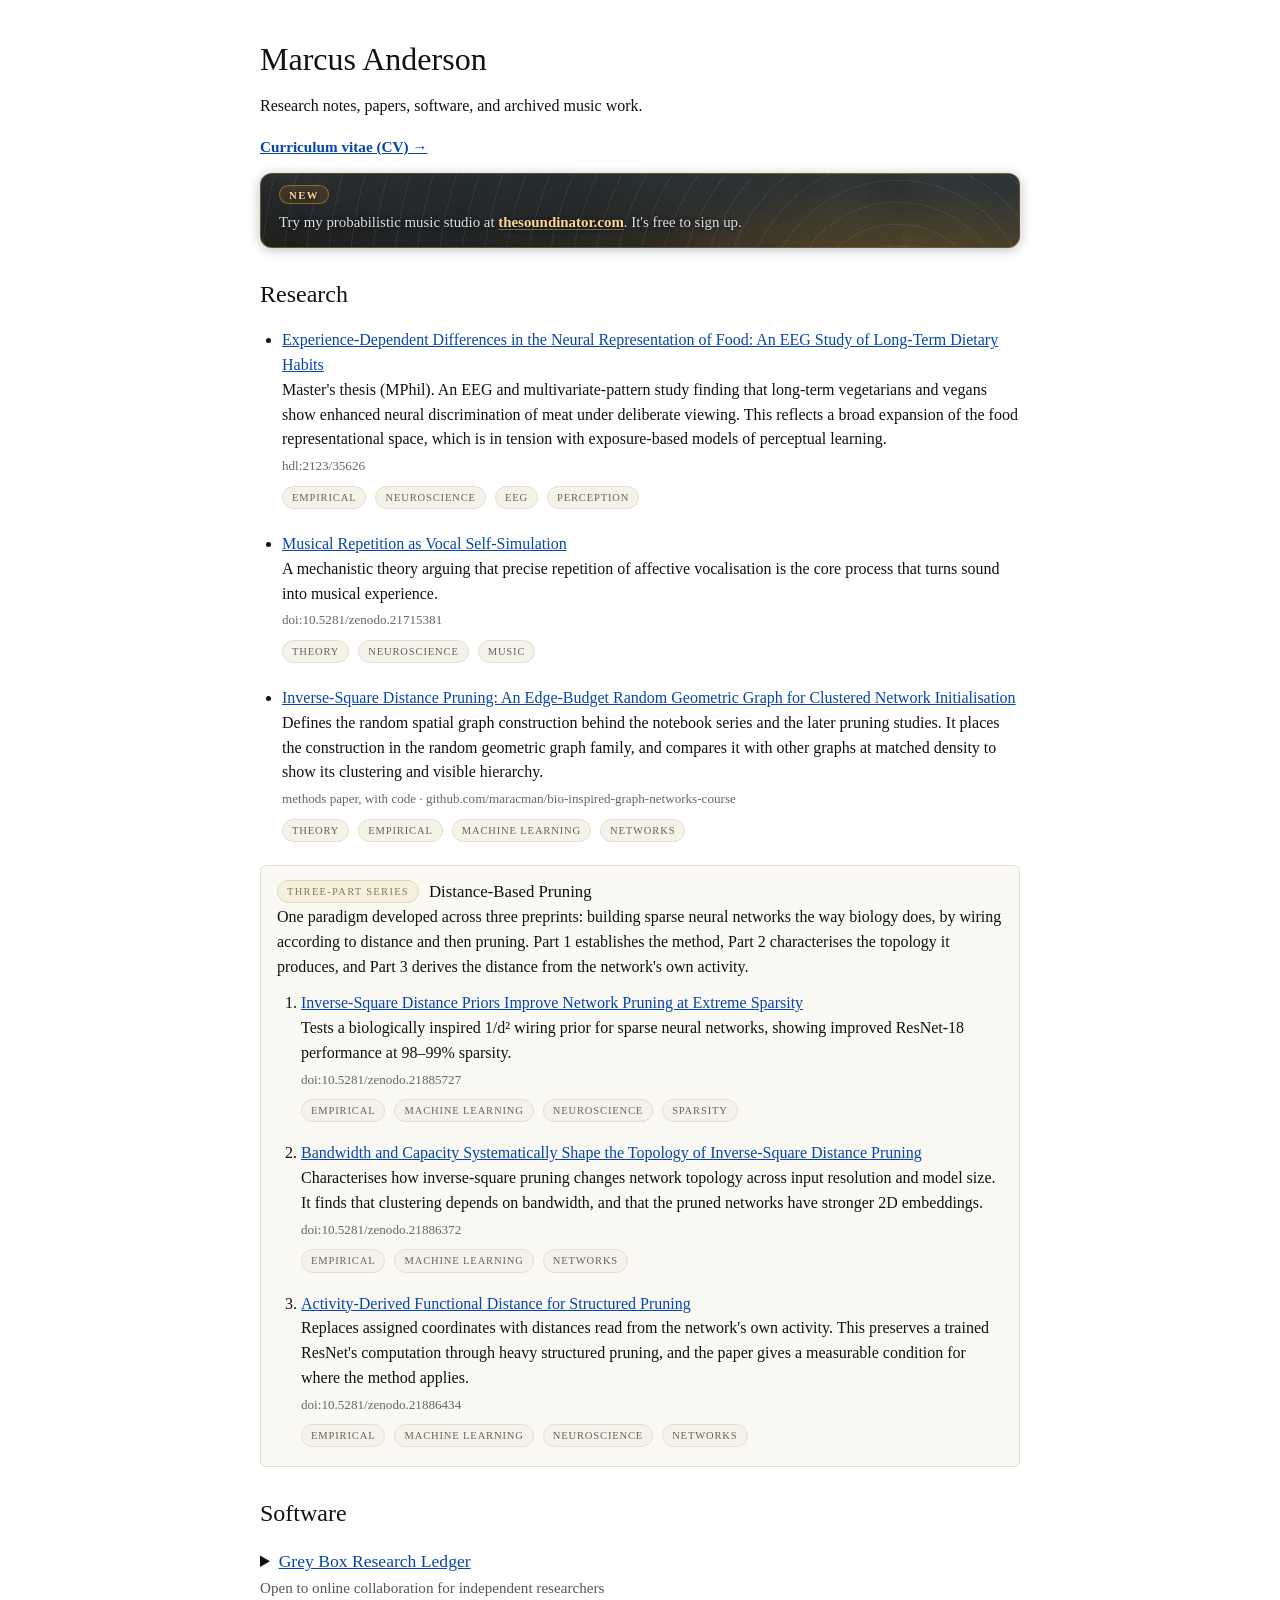
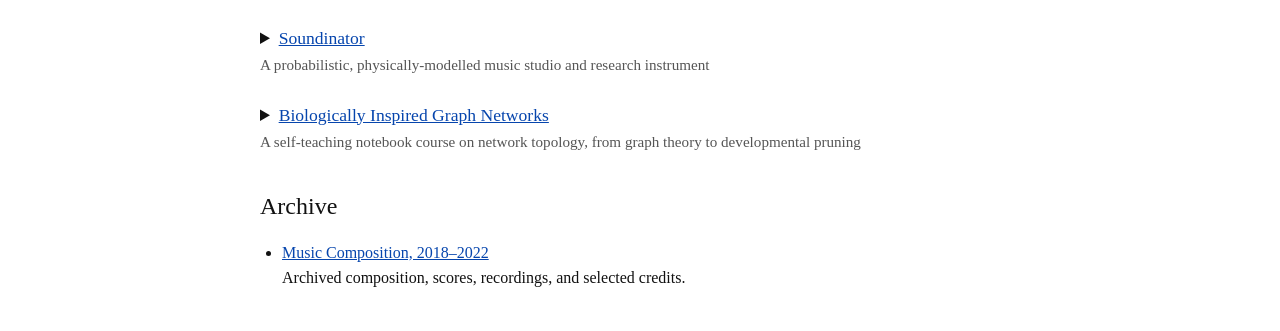
==== commit f9c6c9e1: "Remove remaining em dashes: subtitles on their own line, colons after feature labels" ====
--- a/index.html
+++ b/index.html
@@ -126,7 +126,7 @@
       <details class="project">
         <summary class="project-title">
           <a href="https://greyboxresearch.org">Grey Box Research Ledger</a>
-          <span class="project-sub">— open to online collaboration for independent researchers</span>
+          <span class="project-sub">Open to online collaboration for independent researchers</span>
         </summary>
         <p>
           Grey Box Research Ledger is where empirical projects in machine
@@ -168,20 +168,20 @@
 
         <ul class="feature-list">
           <li>
-            <strong>Ideas</strong> — shared and shaped, and collaborators are
+            <strong>Ideas:</strong> shared and shaped, and collaborators are
             invited to join.
           </li>
           <li>
-            <strong>Planning</strong> — a project is scoped and planned step by
+            <strong>Planning:</strong> a project is scoped and planned step by
             step. Any hypotheses are stated before they are tested.
           </li>
           <li>
-            <strong>Results</strong> — each stage is posted when it finishes,
+            <strong>Results:</strong> each stage is posted when it finishes,
             with accompanying code and figures, so that others can follow
             along.
           </li>
           <li>
-            <strong>Collaborators</strong> — independent researchers can be
+            <strong>Collaborators:</strong> independent researchers can be
             invited to start a project of their own or to join one, and can
             comment on its proposal and stages.
           </li>
@@ -222,8 +222,8 @@
 
       <details class="project">
         <summary class="project-title">
-          <a href="https://github.com/maracman/soundinator">Soundinator</a>
-          <span class="project-sub">— a probabilistic, physically-modelled music studio and research instrument</span>
+          <a href="https://thesoundinator.com">Soundinator</a>
+          <span class="project-sub">A probabilistic, physically-modelled music studio and research instrument</span>
         </summary>
         <p>
           A full browser-based music studio, designed and built end-to-end. It
@@ -248,51 +248,51 @@
 
         <ul class="feature-list">
           <li>
-            <strong>Play, then compose</strong> — load a patch and shape it with
+            <strong>Play, then compose:</strong> load a patch and shape it with
             six broad controls (Pace, Leaps, Pitch, Groove, Surprise, Space), or
             open any part of it as an instrument face: Melody, Duration,
             Phrasing, Dynamics, Harmony, Sequence and Percussion.
           </li>
           <li>
-            <strong>Generative core</strong> — melody, rhythm, register,
+            <strong>Generative core:</strong> melody, rhythm, register,
             articulation and surprise are all driven by editable probability
             distributions, with motif memory that repeats, drifts and mutates into
             a growing repertoire.
           </li>
           <li>
-            <strong>Physical-modelling synthesis</strong> — every note is built
+            <strong>Physical-modelling synthesis:</strong> every note is built
             from an excitor → resonator → body → effects → space chain: additive
             and formant voices, inharmonicity, material damping, vibrato and
             per-note envelopes rather than samples.
           </li>
           <li>
-            <strong>Per-layer effects rack</strong> — eleven skeuomorphic,
+            <strong>Per-layer effects rack:</strong> eleven skeuomorphic,
             plugin-style effects across EQ, drive, modulation, delay and character,
             each with its own DSP, presets and expand-to-overlay face.
           </li>
           <li>
-            <strong>Binaural spatialisation</strong> — position each source around
+            <strong>Binaural spatialisation:</strong> position each source around
             the listener with a head / room / air model fitted from measured KEMAR
             HRTFs, with per-track motion through time.
           </li>
           <li>
-            <strong>Scale &amp; Root</strong> — a tuning wheel that leads: set each
+            <strong>Scale &amp; Root:</strong> a tuning wheel that leads: set each
             note's role, drag to retune, turn the ring to move home. Historical
             temperaments and 19/24/31/53-EDO, plus a library of 78 world scales
             browsable as a list, a world map or a timeline.
           </li>
           <li>
-            <strong>Producer / DAW</strong> — arrange instruments on a multitrack
+            <strong>Producer / DAW:</strong> arrange instruments on a multitrack
             timeline with seed-reproducible takes, a bake-to-piano-roll note editor,
             a channel-strip mixer, and offline WAV mixdown.
           </li>
           <li>
-            <strong>Community library</strong> — open sharing of
+            <strong>Community library:</strong> open sharing of
             instruments, sequences and behaviours with ratings and profiles,
             plus an auditioner that layers shared patches into a live jam.
           </li>
           <li>
-            <strong>Research-ready</strong> — every play, rating and edit is
+            <strong>Research-ready:</strong> every play, rating and edit is
             reproducible from a seed and can be logged (opt-in only) with
             expectation / surprise metrics, so appeal can be modelled directly
             against the mechanisms that generated the music.
@@ -358,14 +358,14 @@
         <p class="project-meta">
           Vanilla JavaScript + Web Audio in the browser, backed by a Python
           (NumPy / SciPy) engine for reproducible offline rendering. ·
-          <a href="https://github.com/maracman/soundinator">Source and full write-up on GitHub →</a>
+          <a href="https://thesoundinator.com">Open Soundinator →</a>
         </p>
       </details>
 
       <details class="project">
         <summary class="project-title">
           <a href="https://github.com/maracman/bio-inspired-graph-networks-course">Biologically Inspired Graph Networks</a>
-          <span class="project-sub">— a self-teaching notebook course on network topology, from graph theory to developmental pruning</span>
+          <span class="project-sub">A self-teaching notebook course on network topology, from graph theory to developmental pruning</span>
         </summary>
         <p>
           An eight-notebook course that starts from graph-theory basics and
@@ -390,30 +390,30 @@
 
         <ul class="feature-list">
           <li>
-            <strong>Starts from the vocabulary</strong> — directed, weighted
+            <strong>Starts from the vocabulary:</strong> directed, weighted
             and simple graphs; degree, paths, cycles and connectivity. Each is
             introduced through its neural counterpart.
           </li>
           <li>
-            <strong>Measures plausibility</strong> — clustering coefficient,
+            <strong>Measures plausibility:</strong> clustering coefficient,
             average path length and the small-world coefficient, which are the
             metrics used to decide whether a generated network is biologically
             plausible.
           </li>
           <li>
-            <strong>Surveys the classic generators</strong> — Erdős-Rényi,
+            <strong>Surveys the classic generators:</strong> Erdős-Rényi,
             Watts-Strogatz, Barabási-Albert and spatial / inverse-square
             models, and shows where each falls short of real cortical
             structure.
           </li>
           <li>
-            <strong>Builds networks by pruning</strong> — deterministic,
+            <strong>Builds networks by pruning:</strong> deterministic,
             probabilistic and distance-weighted pruning, then multiple
             developmental cycles of weight decay, Pareto-principle
             reinforcement and elimination.
           </li>
           <li>
-            <strong>Ends with functional analysis</strong> — spectral
+            <strong>Ends with functional analysis:</strong> spectral
             clustering, Louvain community detection and weighted modularity
             to read out the modular structure that pruning leaves behind.
           </li>
--- a/styles.css
+++ b/styles.css
@@ -131,6 +131,8 @@
 }
 
 .project-sub {
+  display: block;
+  margin-top: 2px;
   color: #555;
   font-size: 0.86em;
 }
